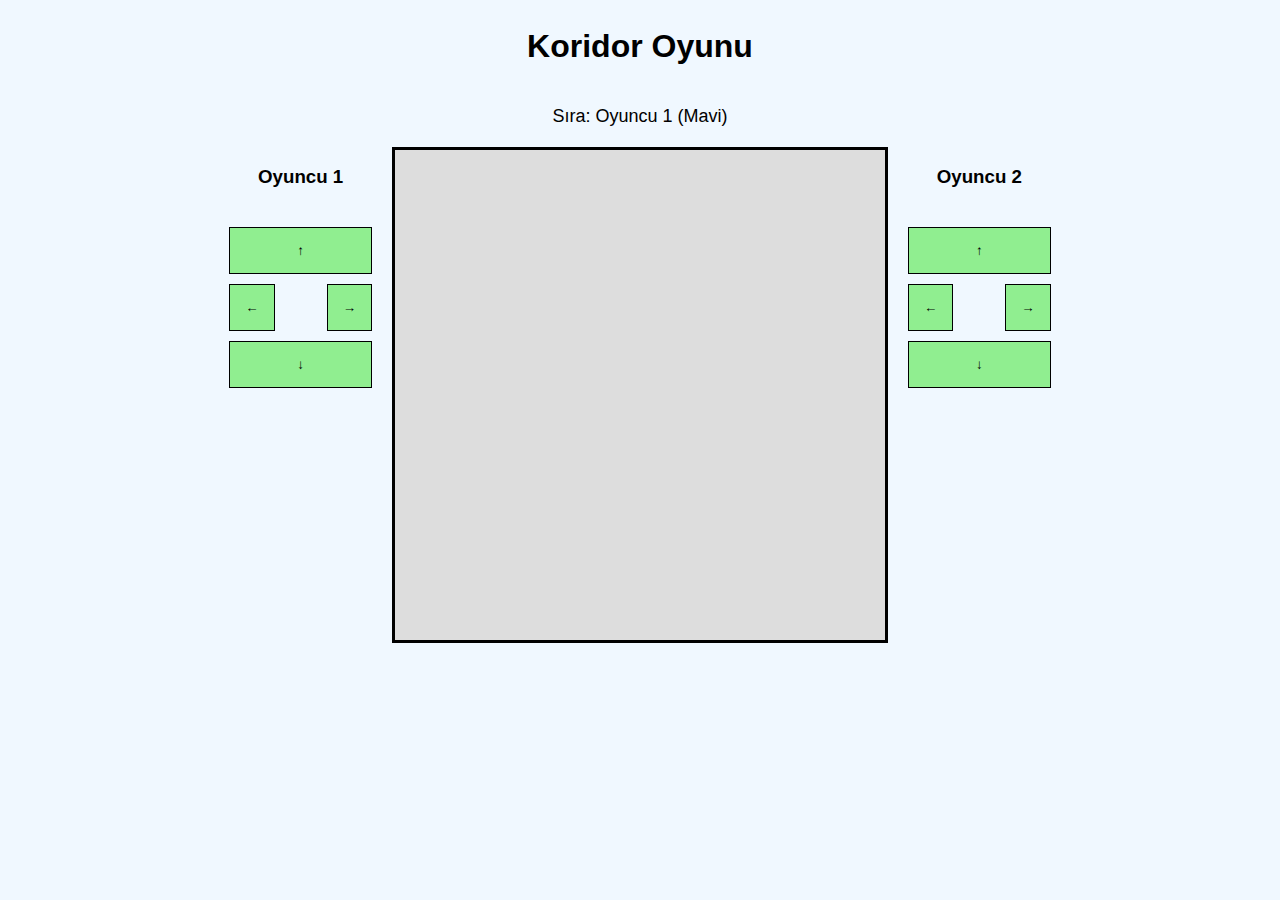
==== ileriProg/index.html @ 8d72a0a8 "Update index.html" ====
<!DOCTYPE html>
<html lang="en">
<head>
  <meta charset="UTF-8">
  <meta name="viewport" content="width=device-width, initial-scale=1.0">
  <title>Koridor Oyunu</title>
  <style>
    body {
      display: flex;
      flex-direction: column;
      align-items: center;
      font-family: Arial, sans-serif;
      background-color: #f0f8ff;
    }
    h1 {
      margin-top: 20px;
    }
    #game-container {
      display: flex;
      margin-top: 20px;
    }
    #game-board {
      display: grid;
      grid-template-columns: repeat(9, 50px);
      grid-template-rows: repeat(9, 50px);
      gap: 5px;
      border: 3px solid black;
      background-color: #ddd;
    }
    .cell {
      width: 50px;
      height: 50px;
      background-color: white;
      border: 1px solid #aaa;
      display: flex;
      justify-content: center;
      align-items: center;
    }
    .player1 {
      background-color: blue;
      border-radius: 50%;
      width: 40px;
      height: 40px;
    }
    .player2 {
      background-color: red;
      border-radius: 50%;
      width: 40px;
      height: 40px;
    }
    .barrier {
      background-color: black;
    }
    #status {
      margin-top: 20px;
      font-size: 18px;
    }
    .player-area {
      display: flex;
      flex-direction: column;
      align-items: center;
      margin: 0 20px;
    }
    .cards {
      display: flex;
      flex-direction: column;
      gap: 10px;
      margin-top: 10px;
    }
    .card {
      padding: 10px;
      background-color: lightgray;
      border: 1px solid black;
      text-align: center;
      cursor: pointer;
    }
    .card:hover {
      background-color: darkgray;
    }
    .card.disabled {
      background-color: gray;
      cursor: not-allowed;
    }
    .buttons {
      display: grid;
      grid-template-areas:
        "up up up"
        "left mid right"
        "down down down";
      gap: 10px;
      margin-top: 10px;
    }
    .button {
      padding: 15px;
      background-color: lightgreen;
      border: 1px solid black;
      cursor: pointer;
      text-align: center;
    }
    .button.up {
      grid-area: up;
    }
    .button.down {
      grid-area: down;
    }
    .button.left {
      grid-area: left;
    }
    .button.right {
      grid-area: right;
    }
    .button.mid {
      grid-area: mid;
      visibility: hidden;
    }
  </style>
</head>
<body>
  <h1>Koridor Oyunu</h1>
  <div id="status">Sıra: Oyuncu 1 (Mavi)</div>
  <div id="game-container">
    <div class="player-area" id="player1-area">
      <h3>Oyuncu 1</h3>
      <div class="cards" id="player1-cards"></div>
      <div class="buttons" id="player1-buttons">
        <button class="button up" data-direction="up">↑</button>
        <button class="button left" data-direction="left">←</button>
        <button class="button mid" disabled></button>
        <button class="button right" data-direction="right">→</button>
        <button class="button down" data-direction="down">↓</button>
      </div>
    </div>
    <div id="game-board"></div>
    <div class="player-area" id="player2-area">
      <h3>Oyuncu 2</h3>
      <div class="cards" id="player2-cards"></div>
      <div class="buttons" id="player2-buttons">
        <button class="button up" data-direction="up">↑</button>
        <button class="button left" data-direction="left">←</button>
        <button class="button mid" disabled></button>
        <button class="button right" data-direction="right">→</button>
        <button class="button down" data-direction="down">↓</button>
      </div>
    </div>
  </div>
  <script src="script.js"></script>
</body>
</html>
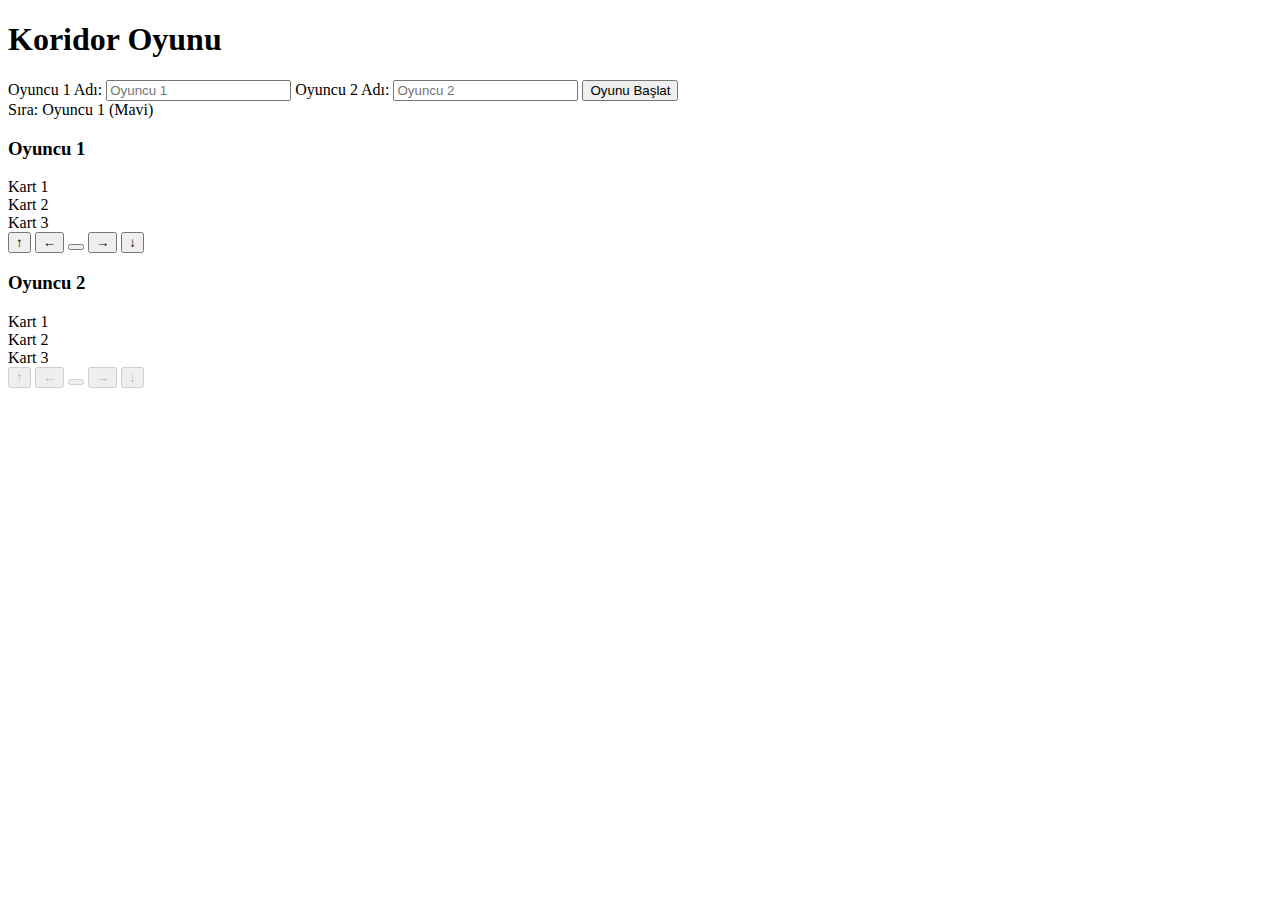
==== commit 1a72709a: "Update index.html" ====
--- a/ileriProg/index.html
+++ b/ileriProg/index.html
@@ -4,130 +4,29 @@
   <meta charset="UTF-8">
   <meta name="viewport" content="width=device-width, initial-scale=1.0">
   <title>Koridor Oyunu</title>
-  <style>
-    body {
-      display: flex;
-      flex-direction: column;
-      align-items: center;
-      font-family: Arial, sans-serif;
-      background-color: #f0f8ff;
-    }
-    h1 {
-      margin-top: 20px;
-    }
-    #game-container {
-      display: flex;
-      margin-top: 20px;
-    }
-    #game-board {
-      display: grid;
-      grid-template-columns: repeat(9, 50px);
-      grid-template-rows: repeat(9, 50px);
-      gap: 5px;
-      border: 3px solid black;
-      background-color: #ddd;
-    }
-    .cell {
-      width: 50px;
-      height: 50px;
-      background-color: white;
-      border: 1px solid #aaa;
-      display: flex;
-      justify-content: center;
-      align-items: center;
-    }
-    .player1 {
-      background-color: blue;
-      border-radius: 50%;
-      width: 40px;
-      height: 40px;
-    }
-    .player2 {
-      background-color: red;
-      border-radius: 50%;
-      width: 40px;
-      height: 40px;
-    }
-    .barrier {
-      background-color: black;
-    }
-    #status {
-      margin-top: 20px;
-      font-size: 18px;
-    }
-    .player-area {
-      display: flex;
-      flex-direction: column;
-      align-items: center;
-      margin: 0 20px;
-    }
-    .cards {
-      display: flex;
-      flex-direction: column;
-      gap: 10px;
-      margin-top: 10px;
-    }
-    .card {
-      padding: 10px;
-      background-color: lightgray;
-      border: 1px solid black;
-      text-align: center;
-      cursor: pointer;
-    }
-    .card:hover {
-      background-color: darkgray;
-    }
-    .card.disabled {
-      background-color: gray;
-      cursor: not-allowed;
-    }
-    .buttons {
-      display: grid;
-      grid-template-areas:
-        "up up up"
-        "left mid right"
-        "down down down";
-      gap: 10px;
-      margin-top: 10px;
-    }
-    .button {
-      padding: 15px;
-      background-color: lightgreen;
-      border: 1px solid black;
-      cursor: pointer;
-      text-align: center;
-    }
-    .button.up {
-      grid-area: up;
-    }
-    .button.down {
-      grid-area: down;
-    }
-    .button.left {
-      grid-area: left;
-    }
-    .button.right {
-      grid-area: right;
-    }
-    .button.mid {
-      grid-area: mid;
-      visibility: hidden;
-    }
-  </style>
+  <link rel="stylesheet" href="styles.css">
+
 </head>
 <body>
   <h1>Koridor Oyunu</h1>
+  <div id="player-name-inputs">
+  <label for="player1-name">Oyuncu 1 Adı:</label>
+  <input type="text" id="player1-name" placeholder="Oyuncu 1">
+  <label for="player2-name">Oyuncu 2 Adı:</label>
+  <input type="text" id="player2-name" placeholder="Oyuncu 2">
+  <button id="start-game">Oyunu Başlat</button>
+</div>
   <div id="status">Sıra: Oyuncu 1 (Mavi)</div>
   <div id="game-container">
     <div class="player-area" id="player1-area">
       <h3>Oyuncu 1</h3>
       <div class="cards" id="player1-cards"></div>
       <div class="buttons" id="player1-buttons">
-        <button class="button up" data-direction="up">↑</button>
-        <button class="button left" data-direction="left">←</button>
+        <button class="button up" data-direction="up" disabled>↑</button>
+        <button class="button left" data-direction="left" disabled>←</button>
         <button class="button mid" disabled></button>
-        <button class="button right" data-direction="right">→</button>
-        <button class="button down" data-direction="down">↓</button>
+        <button class="button right" data-direction="right" disabled>→</button>
+        <button class="button down" data-direction="down" disabled>↓</button>
       </div>
     </div>
     <div id="game-board"></div>
@@ -135,14 +34,15 @@
       <h3>Oyuncu 2</h3>
       <div class="cards" id="player2-cards"></div>
       <div class="buttons" id="player2-buttons">
-        <button class="button up" data-direction="up">↑</button>
-        <button class="button left" data-direction="left">←</button>
+        <button class="button up" data-direction="up" disabled>↑</button>
+        <button class="button left" data-direction="left" disabled>←</button>
         <button class="button mid" disabled></button>
-        <button class="button right" data-direction="right">→</button>
-        <button class="button down" data-direction="down">↓</button>
+        <button class="button right" data-direction="right" disabled>→</button>
+        <button class="button down" data-direction="down" disabled>↓</button>
       </div>
     </div>
   </div>
+  <script src="questions.js"></script>
   <script src="script.js"></script>
 </body>
 </html>
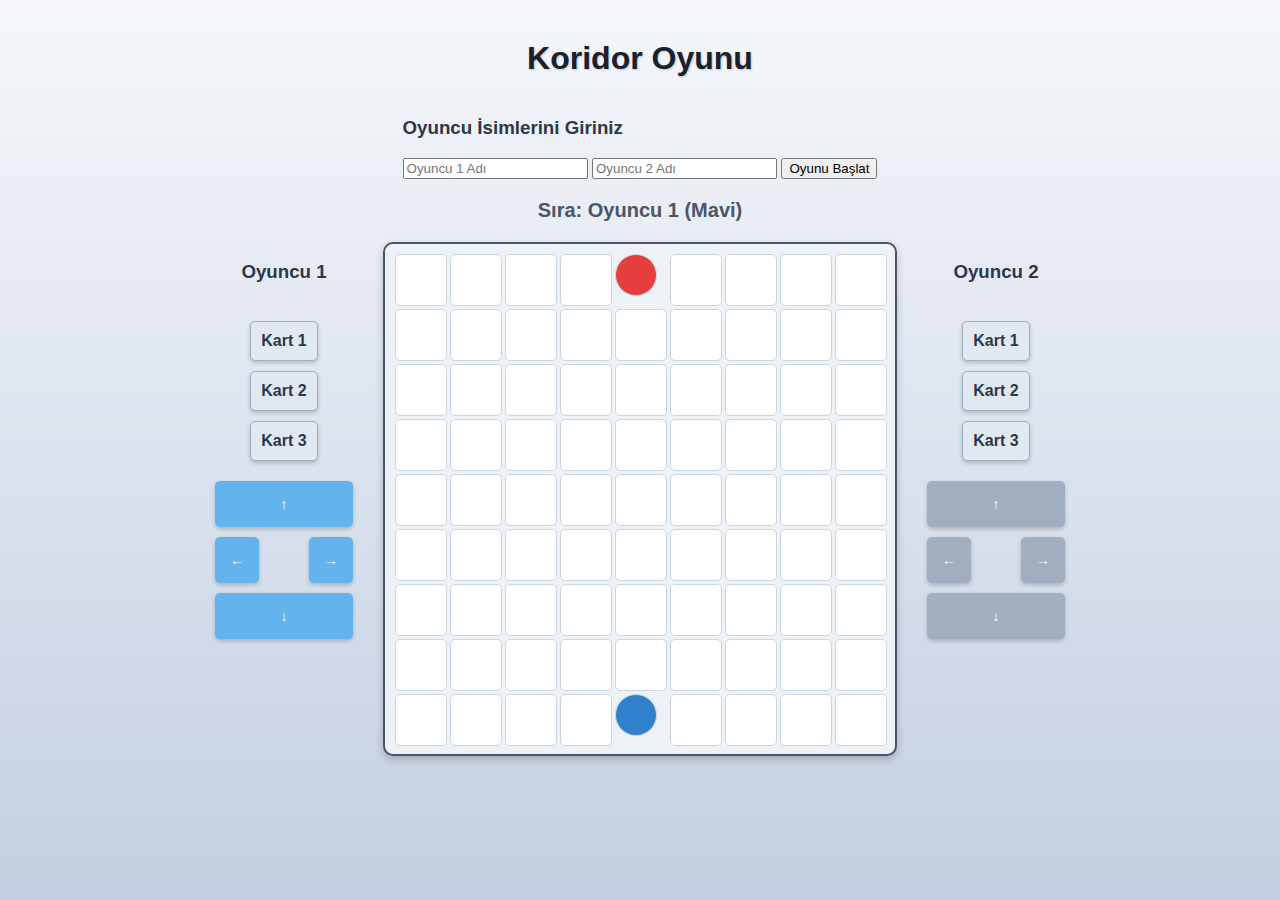
==== commit 1cf10df6: "Update index.html" ====
--- a/ileriProg/index.html
+++ b/ileriProg/index.html
@@ -1,5 +1,4 @@
-<!DOCTYPE html>
-<html lang="en">
+<html>
 <head>
   <meta charset="UTF-8">
   <meta name="viewport" content="width=device-width, initial-scale=1.0">
@@ -9,13 +8,15 @@
 </head>
 <body>
   <h1>Koridor Oyunu</h1>
-  <div id="player-name-inputs">
-  <label for="player1-name">Oyuncu 1 Adı:</label>
-  <input type="text" id="player1-name" placeholder="Oyuncu 1">
-  <label for="player2-name">Oyuncu 2 Adı:</label>
-  <input type="text" id="player2-name" placeholder="Oyuncu 2">
-  <button id="start-game">Oyunu Başlat</button>
-</div>
+  
+    <div id="player-name-inputs">
+      <h3>Oyuncu İsimlerini Giriniz</h3>
+      <input id="player1-name" type="text" placeholder="Oyuncu 1 Adı">
+      <input id="player2-name" type="text" placeholder="Oyuncu 2 Adı">
+      <button id="start-game">Oyunu Başlat</button>
+    </div>
+    
+
   <div id="status">Sıra: Oyuncu 1 (Mavi)</div>
   <div id="game-container">
     <div class="player-area" id="player1-area">
@@ -44,5 +45,6 @@
   </div>
   <script src="questions.js"></script>
   <script src="script.js"></script>
+  
 </body>
 </html>
--- a/ileriProg/styles.css
+++ b/ileriProg/styles.css
@@ -0,0 +1,181 @@
+body {
+  display: flex;
+  flex-direction: column;
+  align-items: center;
+  font-family: 'Roboto', Arial, sans-serif;
+  background: linear-gradient(to bottom, #f5f7fa, #c3cfe2);
+  color: #2d3748;
+  margin: 0;
+  padding: 20px;
+}
+
+h1 {
+  margin-top: 20px;
+  color: #1a202c;
+  text-shadow: 1px 1px 2px rgba(0, 0, 0, 0.2);
+}
+
+#game-container {
+  display: flex;
+  margin-top: 20px;
+  gap: 20px;
+  justify-content: center;
+}
+
+#game-board {
+  display: grid;
+  grid-template-columns: repeat(9, 50px);
+  grid-template-rows: repeat(9, 50px);
+  gap: 5px;
+  border: 2px solid #4a5568;
+  background-color: #edf2f7;
+  padding: 10px;
+  border-radius: 10px;
+  box-shadow: 0 4px 8px rgba(0, 0, 0, 0.2);
+}
+
+.cell {
+  width: 50px;
+  height: 50px;
+  background-color: white;
+  border: 1px solid #cbd5e0;
+  display: flex;
+  justify-content: center;
+  align-items: center;
+  border-radius: 5px;
+  transition: background-color 0.3s ease;
+}
+
+/* Hover efekti */
+.cell:hover {
+  background-color: #e2e8f0; /* Sadece beyaz hücreler için hover efekti */
+}
+
+/* Siyah engeller için özel stiller */
+.cell.barrier {
+  background-color: black !important; /* Kalıcı siyah renk */
+  cursor: default; /* Tıklanamaz görünüm */
+}
+
+/* Siyah engellerde hover efekti devre dışı */
+.cell.barrier:hover {
+  background-color: black !important; /* Renk değişimini engeller */
+}
+.player1 {
+  background-color: #3182ce;
+  border-radius: 50%;
+  width: 40px;
+  height: 40px;
+
+}
+
+.player2 {
+  background-color: #e53e3e;
+  border-radius: 50%;
+  width: 40px;
+  height: 40px;
+}
+
+.barrier {
+  background-color: #2d3748;
+  border-radius: 5px;
+}
+
+#status {
+  margin-top: 20px;
+  font-size: 20px;
+  font-weight: bold;
+  color: #4a5568;
+}
+
+.player-area {
+  display: flex;
+  flex-direction: column;
+  align-items: center;
+  margin: 0 10px;
+  gap: 20px;
+}
+
+.cards {
+  display: flex;
+  flex-direction: column;
+  gap: 10px;
+}
+
+.card {
+  padding: 10px;
+  background-color: #e2e8f0;
+  border: 1px solid #a0aec0;
+  text-align: center;
+  font-weight: bold;
+  color: #2d3748;
+  border-radius: 5px;
+  box-shadow: 0 2px 4px rgba(0, 0, 0, 0.2);
+  cursor: pointer;
+  transition: background-color 0.3s ease, transform 0.2s ease;
+}
+
+.card:hover {
+  background-color: #cbd5e0;
+  transform: scale(1.05);
+}
+
+.card.disabled {
+  background-color: #e2e8f0;
+  cursor: not-allowed;
+  opacity: 0.6;
+}
+
+.buttons {
+  display: grid;
+  grid-template-areas:
+    "up up up"
+    "left mid right"
+    "down down down";
+  gap: 10px;
+}
+
+.button {
+  padding: 15px;
+  font-size: 14px;
+  font-weight: bold;
+  background-color: #63b3ed;
+  color: white;
+  border: none;
+  border-radius: 5px;
+  cursor: pointer;
+  text-align: center;
+  box-shadow: 0 2px 4px rgba(0, 0, 0, 0.2);
+  transition: background-color 0.3s ease, transform 0.2s ease;
+}
+
+.button:hover {
+  background-color: #3182ce;
+  transform: scale(1.05);
+}
+
+.button:disabled {
+  background-color: #a0aec0;
+  cursor: not-allowed;
+}
+
+.button.up {
+  grid-area: up;
+}
+
+.button.down {
+  grid-area: down;
+}
+
+.button.left {
+  grid-area: left;
+}
+
+.button.right {
+  grid-area: right;
+}
+
+.button.mid {
+  grid-area: mid;
+  visibility: hidden;
+}
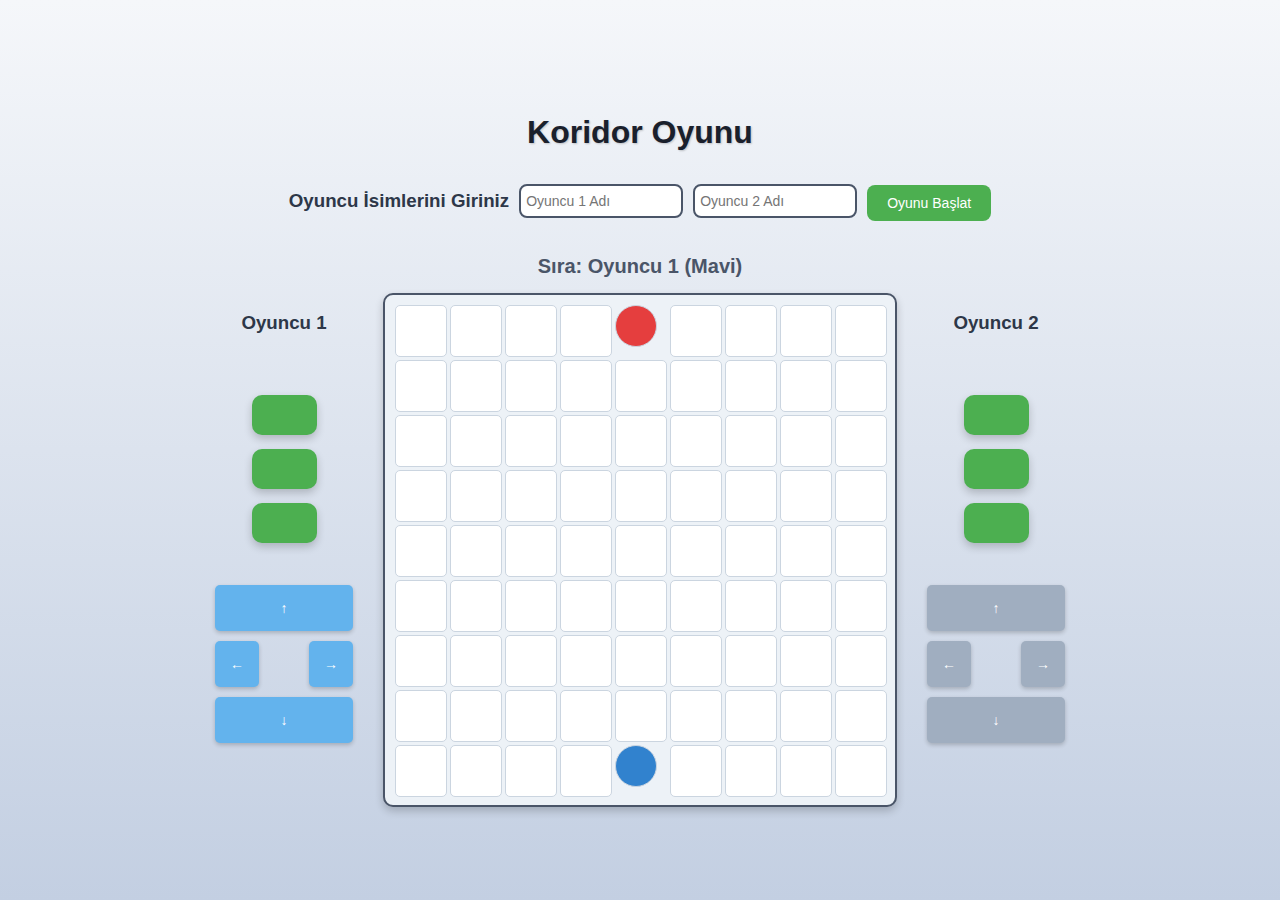
==== commit 481fe7f4: "Update index.html" ====
--- a/ileriProg/index.html
+++ b/ileriProg/index.html
@@ -1,4 +1,5 @@
-<html>
+<!DOCTYPE html>
+<html lang="en">
 <head>
   <meta charset="UTF-8">
   <meta name="viewport" content="width=device-width, initial-scale=1.0">
--- a/ileriProg/styles.css
+++ b/ileriProg/styles.css
@@ -1,23 +1,27 @@
 body {
   display: flex;
   flex-direction: column;
+  justify-content: center;
   align-items: center;
+  height: 100vh; /* Tüm ekranı kapsar */
   font-family: 'Roboto', Arial, sans-serif;
   background: linear-gradient(to bottom, #f5f7fa, #c3cfe2);
   color: #2d3748;
   margin: 0;
-  padding: 20px;
+  padding: 0;
 }
 
 h1 {
-  margin-top: 20px;
+  margin-bottom: 20px;
   color: #1a202c;
   text-shadow: 1px 1px 2px rgba(0, 0, 0, 0.2);
+  font-size: 2rem;
 }
 
 #game-container {
-  display: flex;
-  margin-top: 20px;
+  position: relative; /* Modalın referans alacağı konteyner */
+  display: flex;
+  margin-top: 15px;
   gap: 20px;
   justify-content: center;
 }
@@ -93,7 +97,7 @@
   flex-direction: column;
   align-items: center;
   margin: 0 10px;
-  gap: 20px;
+  gap: 40px;
 }
 
 .cards {
@@ -103,27 +107,30 @@
 }
 
 .card {
-  padding: 10px;
-  background-color: #e2e8f0;
-  border: 1px solid #a0aec0;
-  text-align: center;
-  font-weight: bold;
-  color: #2d3748;
-  border-radius: 5px;
-  box-shadow: 0 2px 4px rgba(0, 0, 0, 0.2);
-  cursor: pointer;
-  transition: background-color 0.3s ease, transform 0.2s ease;
+  width: 65px; /* Kart genişliği büyütüldü */
+  height: 40px; /* Kart yüksekliği büyütüldü */
+  background-color: #4CAF50; /* Kart rengi yeşil */
+  border-radius: 10px; /* Köşeler yuvarlatıldı */
+  margin: 2px; /* Kartlar arasında boşluk */
+  display: flex; /* Kart içeriğini ortalamak için */
+  align-items: center; /* Dikey hizalama */
+  justify-content: center; /* Yatay hizalama */
+  font-size: 16px; /* Yazı boyutu */
+  font-weight: bold; /* Yazı kalınlığı */
+  color: #ffffff; /* Yazı rengi beyaz */
+  box-shadow: 0 4px 8px rgba(0, 0, 0, 0.2); /* Hafif gölge efekti */
+  cursor: pointer; /* Fare simgesi */
+  transition: transform 0.3s ease, box-shadow 0.3s ease; /* Animasyonlar */
 }
 
 .card:hover {
-  background-color: #cbd5e0;
-  transform: scale(1.05);
+  transform: scale(1.1); /* Hover durumunda büyüme efekti */
+  box-shadow: 0 6px 12px rgba(0, 0, 0, 0.3); /* Hover durumunda gölge artışı */
 }
 
 .card.disabled {
-  background-color: #e2e8f0;
-  cursor: not-allowed;
-  opacity: 0.6;
+  opacity: 0.5; /* Şeffaflık */
+  pointer-events: none; /* Tıklanamaz */
 }
 
 .buttons {
@@ -134,6 +141,47 @@
     "down down down";
   gap: 10px;
 }
+#question-modal {
+   position: absolute; /* Oyun alanına göre konumlanır */
+  top: 50%;
+  left: 50%;
+  transform: translate(-50%, -50%);
+  background-color: white;
+  padding: 20px;
+  border: 2px solid #4a5568;
+  border-radius: 10px;
+  box-shadow: 0 4px 8px rgba(0, 0, 0, 0.2);
+  z-index: 1000;
+  width: 300px;
+  text-align: center;
+}
+
+#modal-content h2 {
+  font-size: 18px;
+  color: #2d3748;
+  margin-bottom: 20px;
+}
+
+.answer-button {
+  display: block;
+  width: 100%;
+  padding: 10px;
+  margin-bottom: 10px;
+  background-color: #63b3ed;
+  color: white;
+  border: none;
+  border-radius: 5px;
+  cursor: pointer;
+  transition: background-color 0.3s ease;
+}
+
+.answer-button:hover {
+  background-color: #3182ce;
+}
+
+.answer-button:active {
+  background-color: #2b6cb0;
+}
 
 .button {
   padding: 15px;
@@ -179,3 +227,47 @@
   grid-area: mid;
   visibility: hidden;
 }
+
+
+#player-name-inputs h2 {
+  margin-bottom: 20px;
+  font-size: 24px;
+  color: #2d3748;
+}
+
+#player-name-inputs {
+  display: flex; /* Flex düzenleme */
+  flex-direction: ROW; /* Elemanları dikey olarak hizala */
+  align-items: center; /* Ortada hizala */
+  justify-content: center; /* Yatayda ortala */
+  gap: 10px; /* Elemanlar arasındaki boşluk */
+  margin-bottom: 5px; /* Alt boşluk */
+}
+
+#player-name-inputs input {
+  width: 150px; /* Genişlik */
+  height: 20px; /* Yükseklik */
+  
+  font-size: 14px; /* Yazı boyutu */
+  padding: 5px; /* İç boşluk */
+  border: 2px solid #4a5568; /* Kenarlık */
+  border-radius: 8px; /* Köşeler yuvarlatıldı */
+}
+
+#player-name-inputs button {
+  margin-top: 5px; /* Buton ile giriş alanları arasında boşluk */
+  padding: 10px 20px; /* Buton boyutları */
+  font-size: 14px; /* Yazı boyutu */
+  flex-direction: column; /* Elemanları dikey olarak hizala */
+  background-color: #4CAF50; /* Yeşil arka plan */
+  color: white; /* Yazı rengi */
+  border: none; /* Kenarlık yok */
+  border-radius: 8px; /* Köşeler yuvarlatıldı */
+  cursor: pointer; /* İşaretçi */
+  gap: 10px;
+  transition: background-color 0.3s ease;
+}
+
+#player-name-inputs button:hover {
+  background-color: #45a049; /* Hover durumunda koyu yeşil */
+}
